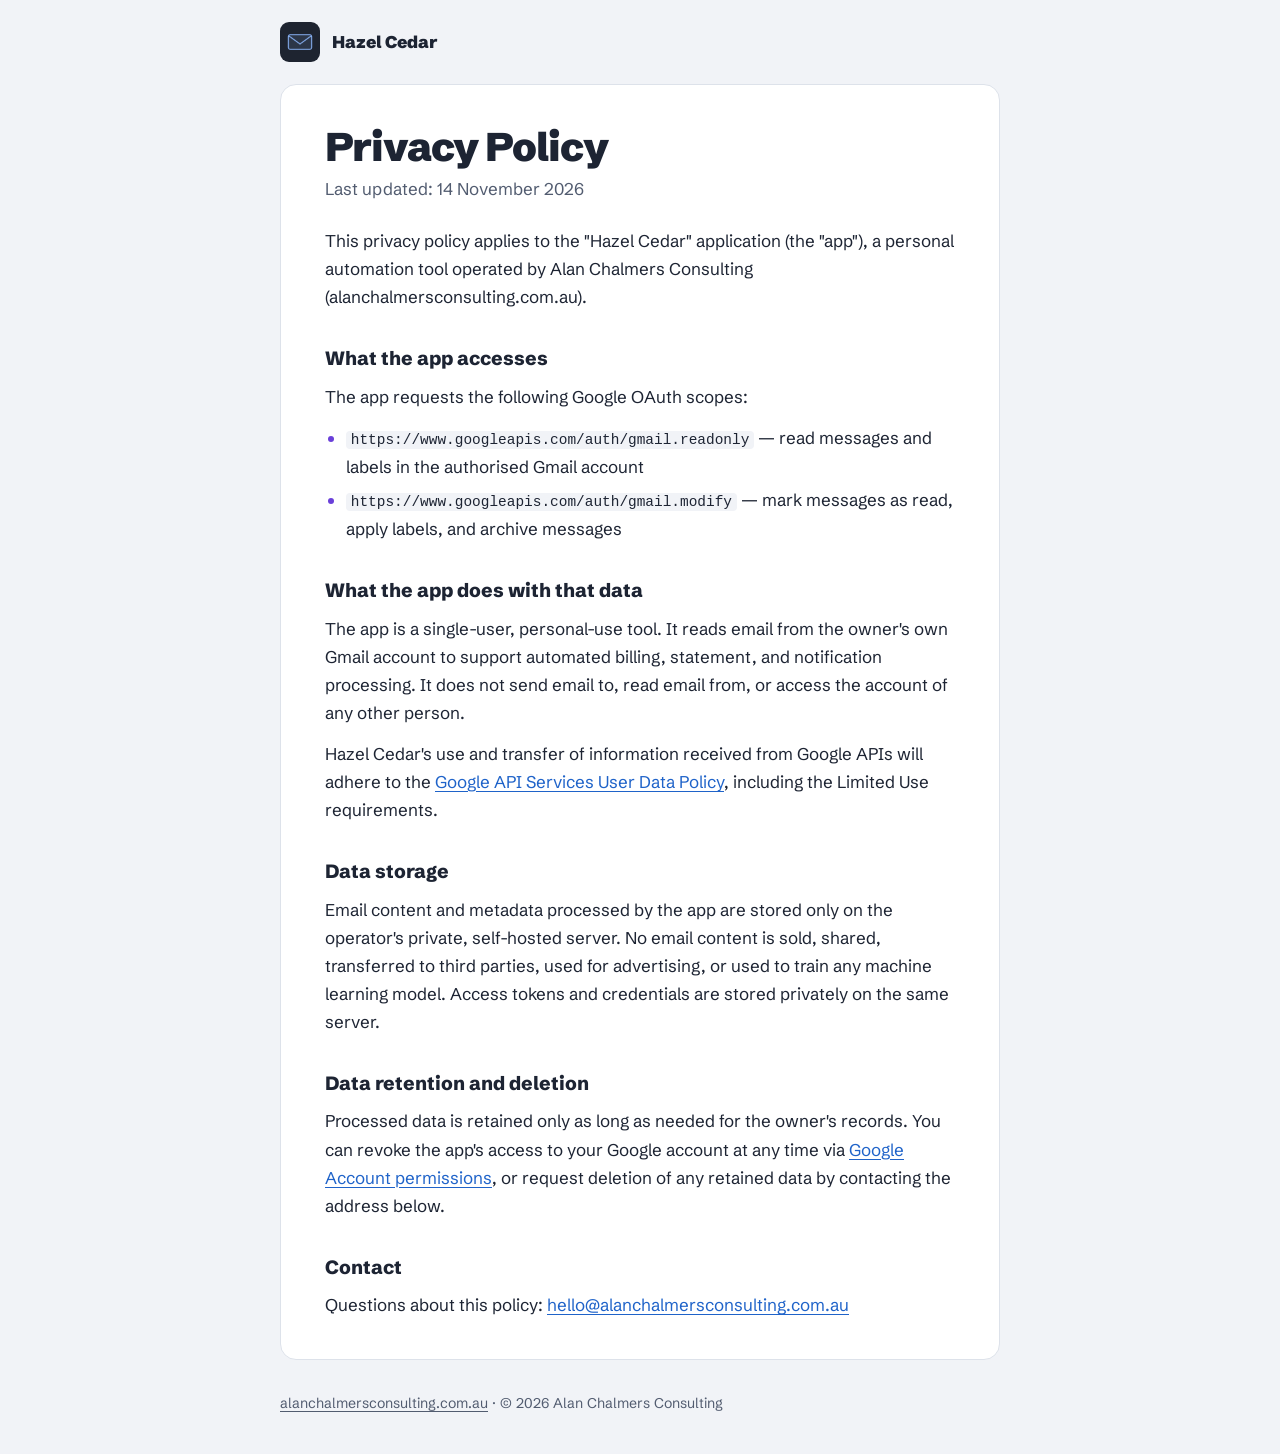
==== apps/hazel-cedar/index.html @ ee2916ec "feat: add Hazel Cedar app privacy policy and logo" ====
<!DOCTYPE html>
<html lang="en-AU">
<head>
<meta charset="utf-8">
<meta name="viewport" content="width=device-width, initial-scale=1">
<title>Privacy Policy - Hazel Cedar</title>
<meta name="description" content="Privacy policy for Hazel Cedar, a single-user personal automation tool operated by Alan Chalmers Consulting.">
<link rel="icon" type="image/png" href="/apps/hazel-cedar/logo.png">
<link rel="stylesheet" href="/fonts/fonts.css">
<style>
  :root { --paper:#FFFFFF; --wash:#F1F3F7; --ink:#1D2433; --muted:#525C70; --rule:#DDE2EA; --build:#6A3FD9; --client:#1F63C9; }
  * { box-sizing: border-box; margin: 0; padding: 0; }
  body { font-family: 'Schibsted Grotesk', system-ui, -apple-system, sans-serif;
         background: var(--wash); color: var(--ink); line-height: 1.65; font-size: 17px; }
  a { color: var(--client); text-underline-offset: 3px; overflow-wrap: anywhere; }
  a:focus-visible { outline: 3px solid var(--build); outline-offset: 3px; border-radius: 4px; }
  .wrap { max-width: 760px; margin: 0 auto; padding: 0 20px; }
  .top { display: flex; align-items: center; gap: 12px; padding: 22px 0; }
  .top img { width: 40px; height: 40px; border-radius: 9px; }
  .top a { color: var(--ink); font-weight: 900; text-decoration: none; }
  .top a:hover { text-decoration: underline; }
  main { background: var(--paper); border: 1px solid var(--rule); border-radius: 16px; padding: 40px 44px; margin-bottom: 32px; }
  h1 { font-size: clamp(1.9rem, 6vw, 2.5rem); font-weight: 900; letter-spacing: -.02em; line-height: 1.1; }
  .updated { color: var(--muted); margin-top: 6px; }
  h2 { font-size: 1.2rem; font-weight: 800; margin: 2rem 0 .5rem; }
  p + p, p + ul, ul + p { margin-top: .8rem; }
  main > p:first-of-type + p { margin-top: 1.5rem; }
  ul { padding-left: 1.3rem; }
  li { margin: .35rem 0; }
  li::marker { color: var(--build); }
  code { font-size: .85em; background: var(--wash); padding: 1px 5px; border-radius: 4px; overflow-wrap: anywhere; }
  footer { padding: 0 0 40px; color: var(--muted); font-size: .88rem; }
  footer a { color: var(--muted); }
  @media (max-width: 600px) { body { font-size: 16px; } main { padding: 26px 20px; border-radius: 12px; } }
</style>
</head>
<body>
<div class="wrap">
<header class="top">
  <img src="/apps/hazel-cedar/logo.png" alt="" width="40" height="40">
  <a href="/apps/hazel-cedar/">Hazel Cedar</a>
</header>

<main>
<h1>Privacy Policy</h1>
<p class="updated">Last updated: 14 November 2026</p>

<p>This privacy policy applies to the "Hazel Cedar" application (the "app"),
a personal automation tool operated by Alan Chalmers Consulting
(alanchalmersconsulting.com.au).</p>

<h2>What the app accesses</h2>
<p>The app requests the following Google OAuth scopes:</p>
<ul>
  <li><code>https://www.googleapis.com/auth/gmail.readonly</code> &mdash; read messages and labels in the authorised Gmail account</li>
  <li><code>https://www.googleapis.com/auth/gmail.modify</code> &mdash; mark messages as read, apply labels, and archive messages</li>
</ul>

<h2>What the app does with that data</h2>
<p>The app is a single-user, personal-use tool. It reads email from the owner's
own Gmail account to support automated billing, statement, and notification
processing. It does not send email to, read email from, or access the account
of any other person.</p>
<p>Hazel Cedar's use and transfer of information received from Google APIs will
adhere to the <a href="https://developers.google.com/terms/api-services-user-data-policy">Google API Services User Data Policy</a>,
including the Limited Use requirements.</p>

<h2>Data storage</h2>
<p>Email content and metadata processed by the app are stored only on the
operator's private, self-hosted server. No email content is sold, shared,
transferred to third parties, used for advertising, or used to train any
machine learning model. Access tokens and credentials are stored privately on
the same server.</p>

<h2>Data retention and deletion</h2>
<p>Processed data is retained only as long as needed for the owner's records.
You can revoke the app's access to your Google account at any time via
<a href="https://myaccount.google.com/permissions">Google Account permissions</a>,
or request deletion of any retained data by contacting the address below.</p>

<h2>Contact</h2>
<p>Questions about this policy: <a href="mailto:hello@alanchalmersconsulting.com.au">hello@<wbr>alanchalmersconsulting.com.au</a></p>
</main>

<footer><a href="/">alanchalmersconsulting.com.au</a> · © 2026 Alan Chalmers Consulting</footer>
</div>
</body>
</html>
---- fonts/fonts.css ----
/* Self-hosted fonts (SIL OFL 1.1, see LICENSE.txt). No third-party requests. */
@font-face { font-family: 'Schibsted Grotesk'; font-style: normal; font-weight: 400; font-display: swap; src: url('/fonts/schibsted-grotesk-latin-400-normal.woff2') format('woff2'); }
@font-face { font-family: 'Schibsted Grotesk'; font-style: normal; font-weight: 600; font-display: swap; src: url('/fonts/schibsted-grotesk-latin-600-normal.woff2') format('woff2'); }
@font-face { font-family: 'Schibsted Grotesk'; font-style: normal; font-weight: 800; font-display: swap; src: url('/fonts/schibsted-grotesk-latin-800-normal.woff2') format('woff2'); }
@font-face { font-family: 'Schibsted Grotesk'; font-style: italic; font-weight: 800; font-display: swap; src: url('/fonts/schibsted-grotesk-latin-800-italic.woff2') format('woff2'); }
@font-face { font-family: 'Schibsted Grotesk'; font-style: normal; font-weight: 900; font-display: swap; src: url('/fonts/schibsted-grotesk-latin-900-normal.woff2') format('woff2'); }
@font-face { font-family: 'Archivo'; font-style: normal; font-weight: 400; font-display: swap; src: url('/fonts/archivo-latin-400-normal.woff2') format('woff2'); }
@font-face { font-family: 'Archivo'; font-style: normal; font-weight: 600; font-display: swap; src: url('/fonts/archivo-latin-600-normal.woff2') format('woff2'); }
@font-face { font-family: 'Archivo'; font-style: normal; font-weight: 800; font-display: swap; src: url('/fonts/archivo-latin-800-normal.woff2') format('woff2'); }
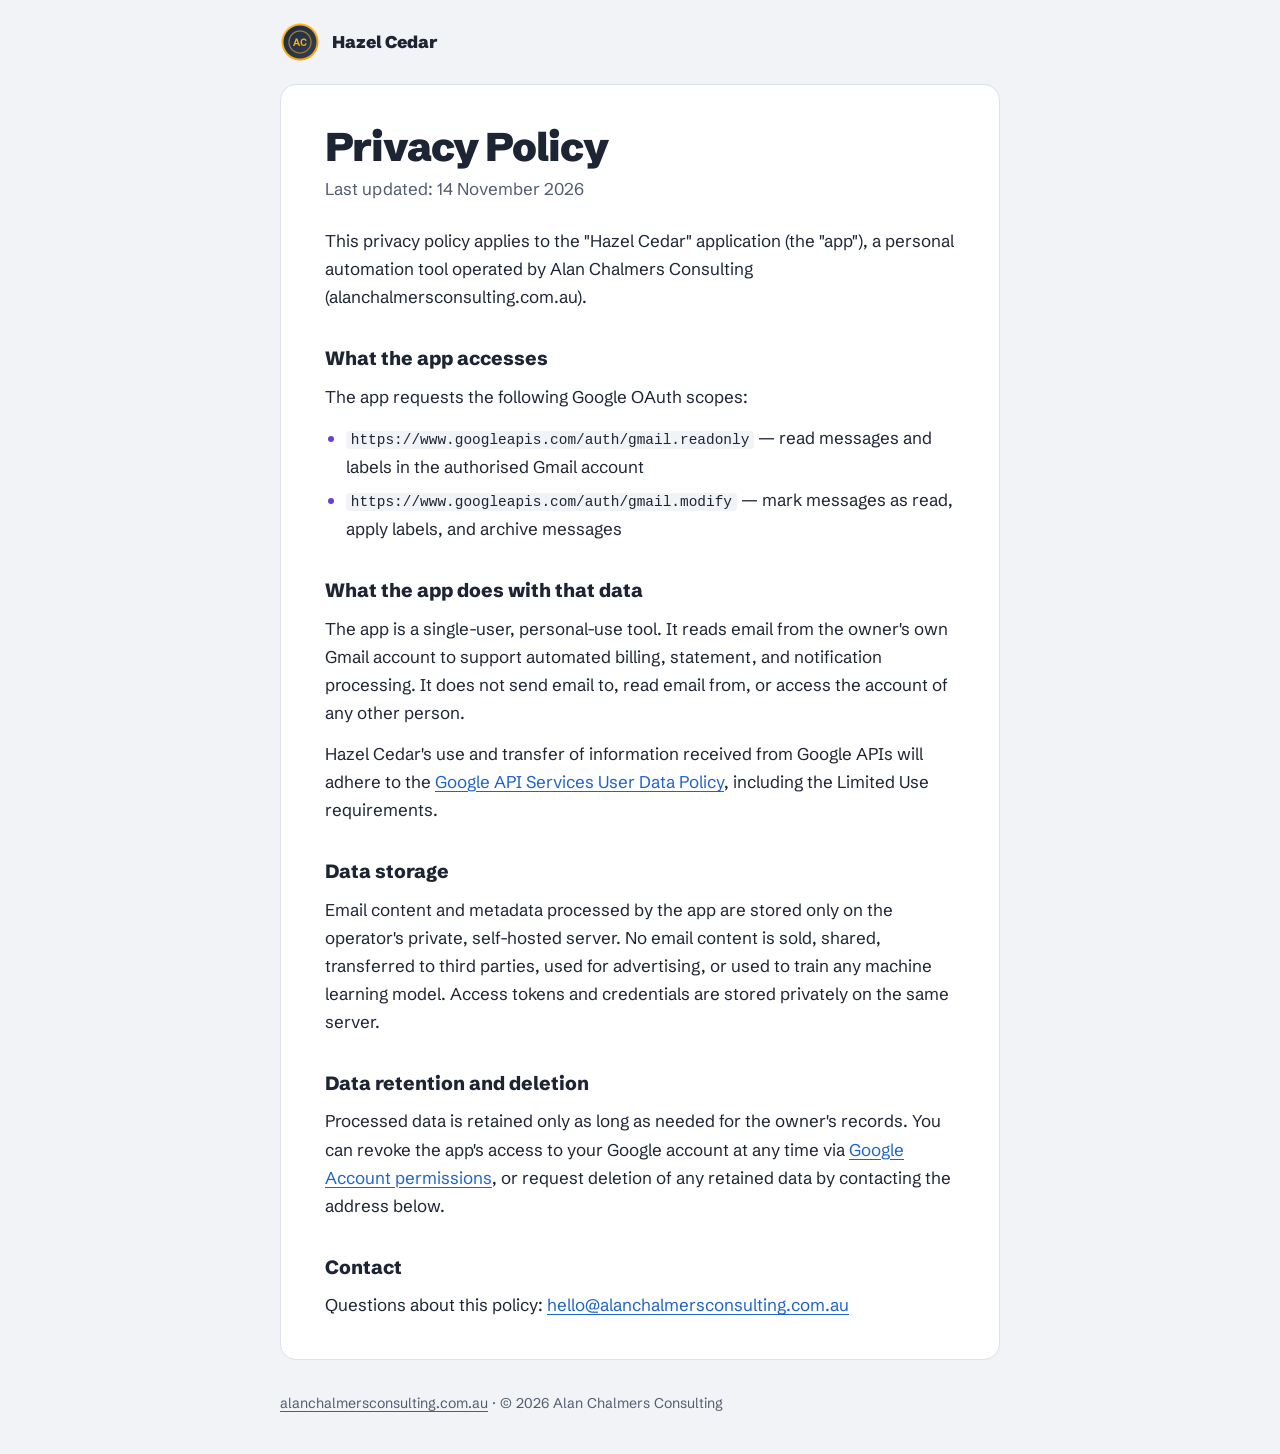
==== commit 7a64ede4: "fix: use company AC logo on Hazel Cedar privacy page" ====
--- a/apps/hazel-cedar/index.html
+++ b/apps/hazel-cedar/index.html
@@ -16,7 +16,7 @@
   a:focus-visible { outline: 3px solid var(--build); outline-offset: 3px; border-radius: 4px; }
   .wrap { max-width: 760px; margin: 0 auto; padding: 0 20px; }
   .top { display: flex; align-items: center; gap: 12px; padding: 22px 0; }
-  .top img { width: 40px; height: 40px; border-radius: 9px; }
+  .top img { width: 40px; height: 40px; border-radius: 50%; }
   .top a { color: var(--ink); font-weight: 900; text-decoration: none; }
   .top a:hover { text-decoration: underline; }
   main { background: var(--paper); border: 1px solid var(--rule); border-radius: 16px; padding: 40px 44px; margin-bottom: 32px; }
